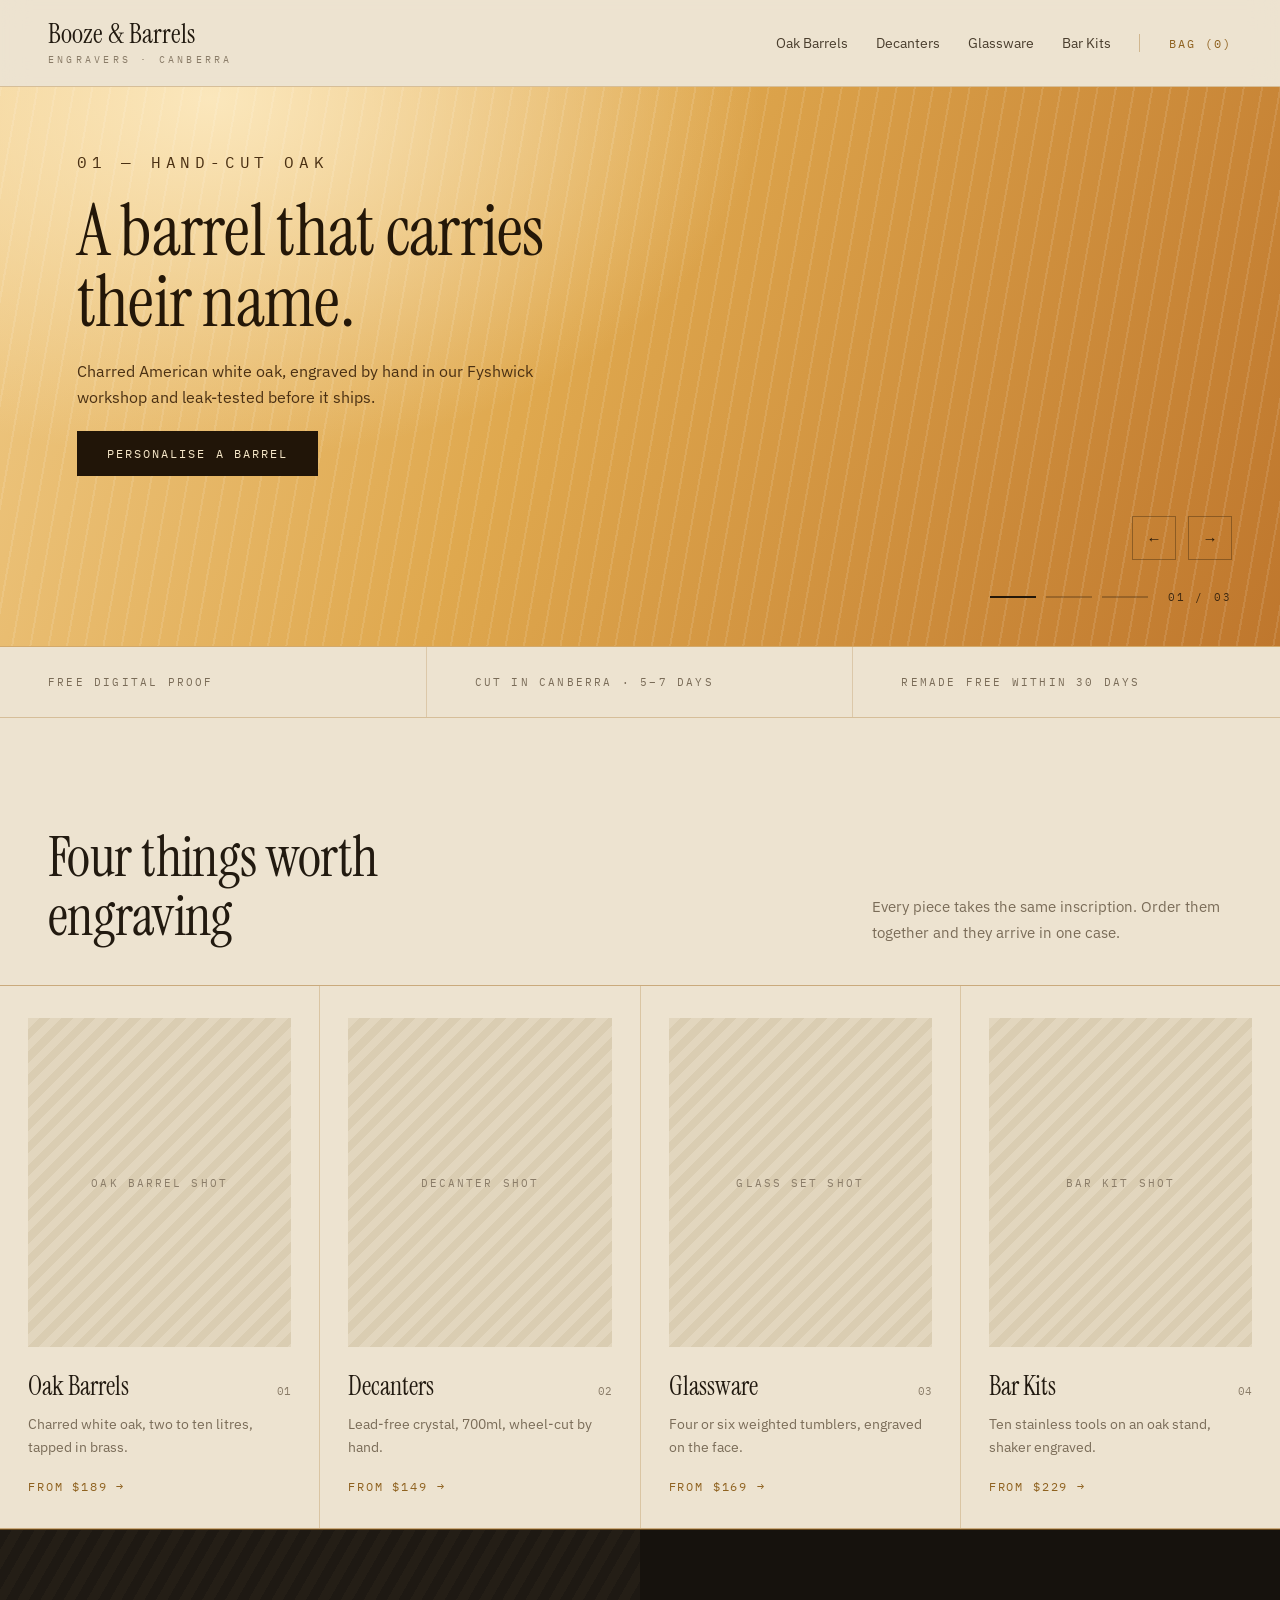
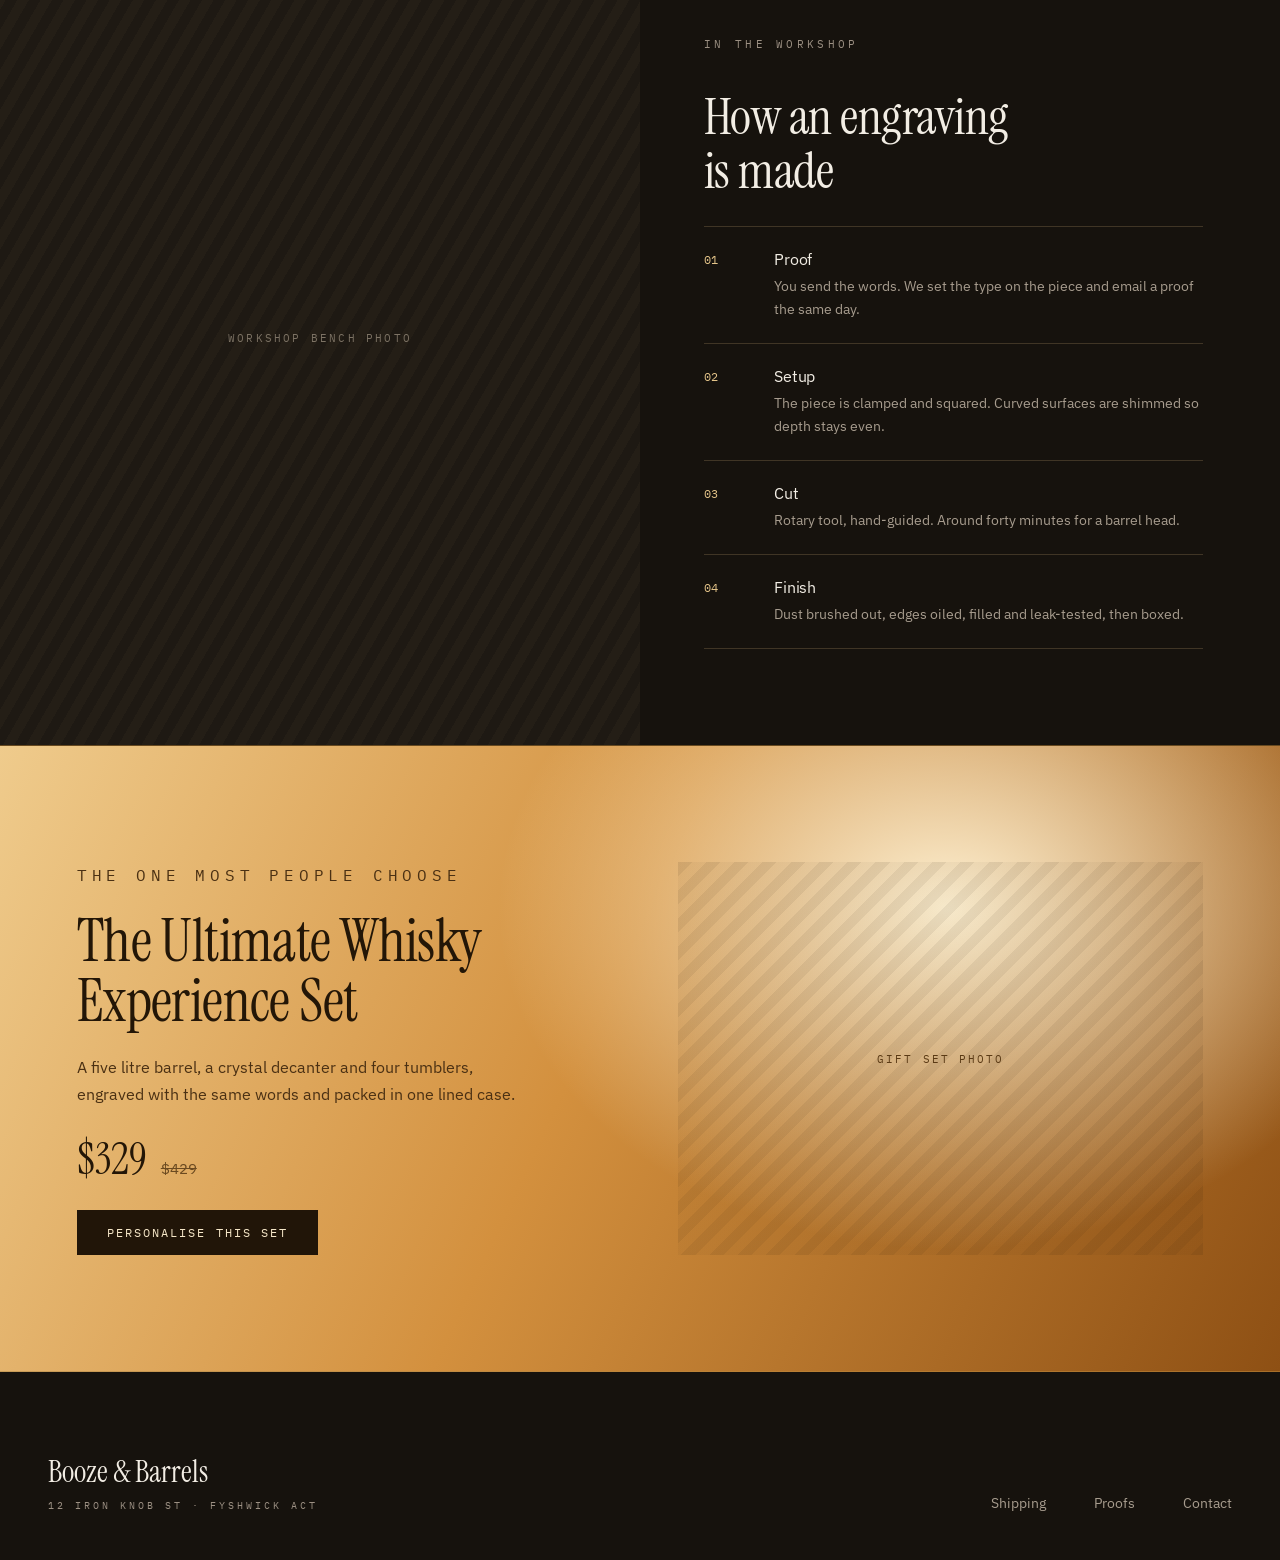
==== index.html @ 0643bc5d "dark and light theme" ====
<!DOCTYPE html>
<html lang="en">
<head>
<meta charset="utf-8" />
<meta name="viewport" content="width=device-width, initial-scale=1" />
<title>Booze &amp; Barrels — Hand-engraved barrels, decanters and glassware</title>
<link rel="preconnect" href="https://fonts.googleapis.com" />
<link rel="preconnect" href="https://fonts.gstatic.com" crossorigin="" />
<link href="https://fonts.googleapis.com/css2?family=Instrument+Serif:ital@0;1&family=IBM+Plex+Sans:wght@300;400;500&family=IBM+Plex+Mono:wght@400;500&display=swap" rel="stylesheet" />
<link rel="stylesheet" href="assets/site.css" />
</head>
<body>

<header class="site-head">
  <a class="brand" href="index.html"><b>Booze &amp; Barrels</b><span>ENGRAVERS · CANBERRA</span></a>
  <nav class="site-nav">
    <a href="product-detail.html">Oak Barrels</a>
    <a href="product-detail.html">Decanters</a>
    <a href="product-detail.html">Glassware</a>
    <a href="product-detail.html">Bar Kits</a>
    <span class="rule"></span>
    <a class="bag" href="product-detail.html">BAG (0)</a>
  </nav>
</header>

<section class="hero">
  <div class="track">
    <article class="slide s1">
      <div class="wash"></div><div class="sheen"></div>
      <div class="inner">
        <p class="eyebrow">01 — HAND-CUT OAK</p>
        <h1>A barrel that carries<br />their name.</h1>
        <p>Charred American white oak, engraved by hand in our Fyshwick workshop and leak-tested before it ships.</p>
        <div><a class="btn-dark" href="product-detail.html">PERSONALISE A BARREL</a></div>
      </div>
    </article>
    <article class="slide s2">
      <div class="wash"></div><div class="sheen"></div>
      <div class="inner">
        <p class="eyebrow">02 — CRYSTAL DECANTERS</p>
        <h1>Cut where the<br />light catches it.</h1>
        <p>Lead-free crystal, 700ml, ground stopper. A diamond burr takes the monogram across the shoulder.</p>
        <div><a class="btn-dark" href="product-detail.html">SEE DECANTERS</a></div>
      </div>
    </article>
    <article class="slide s3">
      <div class="wash"></div><div class="sheen"></div>
      <div class="inner">
        <p class="eyebrow">03 — THE GIFT SET</p>
        <h1>Barrel, decanter,<br />four tumblers.</h1>
        <p>One inscription across every piece, packed in a single foam-lined case. Proof emailed within 24 hours.</p>
        <div><a class="btn-dark" href="product-detail.html">VIEW THE SET</a></div>
      </div>
    </article>
  </div>
  <div class="arrows">
    <button type="button" data-prev="" aria-label="Previous slide">←</button>
    <button type="button" data-next="" aria-label="Next slide">→</button>
  </div>
  <div class="ticks"><i class="on"></i><i></i><i></i><span class="count">01 / 03</span></div>
</section>

<section class="strip">
  <div>FREE DIGITAL PROOF</div>
  <div>CUT IN CANBERRA · 5–7 DAYS</div>
  <div>REMADE FREE WITHIN 30 DAYS</div>
</section>

<section class="sec-head">
  <h2>Four things worth<br />engraving</h2>
  <p>Every piece takes the same inscription. Order them together and they arrive in one case.</p>
</section>

<section class="grid grid-4">
  <a class="card" href="product-detail.html">
    <div class="ph">OAK BARREL SHOT</div>
    <div class="row"><b>Oak Barrels</b><i>01</i></div>
    <p>Charred white oak, two to ten litres, tapped in brass.</p>
    <div class="price">FROM $189 →</div>
  </a>
  <a class="card" href="product-detail.html">
    <div class="ph">DECANTER SHOT</div>
    <div class="row"><b>Decanters</b><i>02</i></div>
    <p>Lead-free crystal, 700ml, wheel-cut by hand.</p>
    <div class="price">FROM $149 →</div>
  </a>
  <a class="card" href="product-detail.html">
    <div class="ph">GLASS SET SHOT</div>
    <div class="row"><b>Glassware</b><i>03</i></div>
    <p>Four or six weighted tumblers, engraved on the face.</p>
    <div class="price">FROM $169 →</div>
  </a>
  <a class="card" href="product-detail.html">
    <div class="ph">BAR KIT SHOT</div>
    <div class="row"><b>Bar Kits</b><i>04</i></div>
    <p>Ten stainless tools on an oak stand, shaker engraved.</p>
    <div class="price">FROM $229 →</div>
  </a>
</section>

<section class="dark craft">
  <div class="shot">WORKSHOP BENCH PHOTO</div>
  <div class="body">
    <p class="eyebrow">IN THE WORKSHOP</p>
    <h2>How an engraving<br />is made</h2>
    <div>
      <div class="step"><div class="n">01</div><div><h3>Proof</h3><p>You send the words. We set the type on the piece and email a proof the same day.</p></div></div>
      <div class="step"><div class="n">02</div><div><h3>Setup</h3><p>The piece is clamped and squared. Curved surfaces are shimmed so depth stays even.</p></div></div>
      <div class="step"><div class="n">03</div><div><h3>Cut</h3><p>Rotary tool, hand-guided. Around forty minutes for a barrel head.</p></div></div>
      <div class="step"><div class="n">04</div><div><h3>Finish</h3><p>Dust brushed out, edges oiled, filled and leak-tested, then boxed.</p></div></div>
    </div>
  </div>
</section>

<section class="featured">
  <div class="wash"></div>
  <div class="in">
    <div class="col">
      <p class="eyebrow">THE ONE MOST PEOPLE CHOOSE</p>
      <h2>The Ultimate Whisky Experience Set</h2>
      <p>A five litre barrel, a crystal decanter and four tumblers, engraved with the same words and packed in one lined case.</p>
      <div class="price"><b>$329</b><s>$429</s></div>
      <div><a class="btn-dark" href="product-detail.html">PERSONALISE THIS SET</a></div>
    </div>
    <div class="ph">GIFT SET PHOTO</div>
  </div>
</section>

<footer class="site-foot">
  <div><b>Booze &amp; Barrels</b><span>12 IRON KNOB ST · FYSHWICK ACT</span></div>
  <nav>
    <a href="product-detail.html">Shipping</a>
    <a href="product-detail.html">Proofs</a>
    <a href="product-detail.html">Contact</a>
  </nav>
</footer>

<script src="assets/site.js"></script>
</body>
</html>
---- assets/site.css ----
/* Booze & Barrels — pale oak theme with espresso anchors */
:root{
  --oak:#EDE3D0; --oak-2:#E6DAC3; --ink:#221A10; --ink-2:#4A3E2E; --muted:#7A6C58; --muted-2:#8A7C68;
  --brass:#8F6220; --brass-line:rgba(169,119,47,.34); --brass-line-soft:rgba(169,119,47,.24);
  --dark:#16120D; --dark-ink:#F2EDE4; --dark-muted:#A79C8E; --gold:#E4C489; --espresso:#211508;
  --pad:clamp(18px,4vw,48px);
}
*{box-sizing:border-box}
html{scroll-behavior:smooth}
body{margin:0;background:var(--oak);color:var(--ink);font-family:'IBM Plex Sans',system-ui,-apple-system,sans-serif;-webkit-font-smoothing:antialiased}
a{color:var(--brass);text-decoration:none}
a:hover{color:#5E3F12}
img{max-width:100%;display:block}
h1,h2,h3{font-family:'Instrument Serif',Georgia,serif;font-weight:400;margin:0;letter-spacing:-.01em}
.mono{font-family:'IBM Plex Mono',ui-monospace,monospace}
.ph{display:flex;align-items:center;justify-content:center;text-align:center;padding:12px;
  background:repeating-linear-gradient(135deg,#E2D6BE 0,#E2D6BE 8px,#DACDB2 8px,#DACDB2 16px);
  font-family:'IBM Plex Mono',monospace;font-size:10.5px;letter-spacing:.2em;color:var(--muted-2)}

/* header */
.site-head{position:sticky;top:0;z-index:40;display:flex;flex-wrap:wrap;align-items:center;justify-content:space-between;
  gap:clamp(14px,3vw,40px);padding:clamp(12px,2.4vw,20px) var(--pad);
  background:rgba(237,227,208,.9);backdrop-filter:blur(14px);border-bottom:1px solid var(--brass-line)}
.brand{color:var(--ink)}
.brand b{display:block;font-family:'Instrument Serif',Georgia,serif;font-weight:400;font-size:clamp(22px,3.4vw,27px);line-height:1}
.brand span{display:block;font-family:'IBM Plex Mono',monospace;font-size:9.5px;letter-spacing:.34em;color:var(--muted-2);margin-top:6px}
.site-nav{display:flex;flex-wrap:wrap;align-items:center;gap:clamp(12px,2.2vw,34px);font-size:13.5px;color:var(--ink-2)}
.site-nav a{color:var(--ink-2)}
.site-nav a:hover,.site-nav a.on{color:var(--brass)}
.site-nav a.on{border-bottom:1px solid #A9772F;padding-bottom:2px}
.site-nav .rule{width:1px;height:18px;background:rgba(169,119,47,.4)}
.site-nav .bag{font-family:'IBM Plex Mono',monospace;font-size:11.5px;letter-spacing:.18em;color:var(--brass)}

/* hero carousel */
.hero{position:relative;width:100%;height:50vh;min-height:min(560px,80vh);overflow:hidden;background:#E8C489;border-bottom:1px solid var(--brass-line)}
.track{position:absolute;inset:0;display:flex;height:100%;transition:transform .9s cubic-bezier(.65,0,.2,1)}
.slide{position:relative;flex:0 0 100%;height:100%;overflow:hidden}
.slide .wash{position:absolute;inset:-10%;animation:pour 26s ease-in-out infinite}
.slide .sheen{position:absolute;inset:0;animation:sheen 9s ease-in-out infinite;
  background:repeating-linear-gradient(100deg,rgba(255,255,255,.10) 0,rgba(255,255,255,.10) 2px,transparent 2px,transparent 18px)}
.s1 .wash{background:radial-gradient(60% 90% at 22% 10%,#FBE7BC 0,rgba(251,231,188,0) 60%),linear-gradient(115deg,#F3D294 0,#DFA84E 45%,#B96E27 100%)}
.s2 .wash{background:radial-gradient(55% 80% at 78% 20%,#FFF0CE 0,rgba(255,240,206,0) 62%),linear-gradient(250deg,#EFC886 0,#D08F3C 48%,#94520F 100%);animation-direction:reverse}
.s3 .wash{background:radial-gradient(50% 75% at 40% 85%,#FFE9B8 0,rgba(255,233,184,0) 60%),linear-gradient(140deg,#E9BE79 0,#C9853A 50%,#7E4310 100%)}
.slide .inner{position:relative;height:100%;display:flex;flex-direction:column;justify-content:center;gap:20px;
  padding:24px var(--pad) clamp(104px,14vw,132px) clamp(18px,6vw,96px);max-width:780px}
.eyebrow{font-family:'IBM Plex Mono',monospace;font-size:clamp(9.5px,1.4vw,11px);letter-spacing:.3em;color:#5A3A15}
.slide h1{font-size:clamp(32px,5.6vw,82px);line-height:.99;color:#241708}
.slide p{margin:0;max-width:460px;font-size:clamp(14px,1.6vw,16px);line-height:1.65;color:#4A3013}
.btn-dark{display:inline-flex;align-items:center;padding:15px 30px;background:var(--espresso);color:#F6E7C8;
  font-family:'IBM Plex Mono',monospace;font-size:11.5px;letter-spacing:.18em;cursor:pointer;border:0}
.btn-dark:hover{background:#3A2510;color:#F6E7C8}
.arrows{position:absolute;right:var(--pad);bottom:86px;display:flex;gap:12px}
.arrows button{width:44px;height:44px;display:flex;align-items:center;justify-content:center;background:transparent;
  border:1px solid rgba(36,23,8,.35);color:#241708;font-size:15px;cursor:pointer}
.arrows button:hover{background:rgba(36,23,8,.1)}
.ticks{position:absolute;right:var(--pad);bottom:42px;display:flex;align-items:center;gap:10px}
.ticks i{display:block;width:clamp(28px,5vw,46px);height:2px;background:rgba(36,23,8,.28);cursor:pointer}
.ticks i.on{background:#241708}
.ticks .count{font-family:'IBM Plex Mono',monospace;font-size:11px;letter-spacing:.2em;color:#3E2810;margin-left:10px}
@keyframes pour{0%{transform:translate3d(-6%,-4%,0) scale(1.05)}50%{transform:translate3d(6%,4%,0) scale(1.12)}100%{transform:translate3d(-6%,-4%,0) scale(1.05)}}
@keyframes sheen{0%{opacity:.35}50%{opacity:.7}100%{opacity:.35}}

/* bands */
.strip{display:grid;grid-template-columns:repeat(auto-fit,minmax(240px,1fr));border-bottom:1px solid var(--brass-line)}
.strip div{padding:clamp(18px,3vw,28px) var(--pad);border-right:1px solid var(--brass-line-soft);
  font-family:'IBM Plex Mono',monospace;font-size:clamp(10px,1.3vw,11px);letter-spacing:.2em;color:var(--muted)}
.strip div:last-child{border-right:0}
.sec-head{padding:clamp(56px,9vw,110px) var(--pad) 40px;display:flex;flex-wrap:wrap;align-items:flex-end;justify-content:space-between;gap:clamp(20px,4vw,60px)}
.sec-head h2{font-size:clamp(30px,4.4vw,64px);line-height:1.04}
.sec-head p{margin:0;max-width:360px;font-size:15px;line-height:1.7;color:var(--muted)}
.grid{display:grid;gap:1px;background:rgba(169,119,47,.28);border-top:1px solid var(--brass-line);border-bottom:1px solid var(--brass-line)}
.grid-4{grid-template-columns:repeat(auto-fit,minmax(250px,1fr))}
.grid-3{grid-template-columns:repeat(auto-fit,minmax(260px,1fr))}
.card{display:block;background:var(--oak);padding:clamp(22px,3vw,32px) clamp(20px,2.6vw,28px) 34px;color:var(--ink)}
.card:hover{background:var(--oak-2);color:var(--ink)}
.card .ph{aspect-ratio:4/5}
.card .row{display:flex;justify-content:space-between;align-items:baseline;margin-top:22px}
.card .row b{font-family:'Instrument Serif',Georgia,serif;font-weight:400;font-size:clamp(22px,2.4vw,26px)}
.card .row i{font-family:'IBM Plex Mono',monospace;font-style:normal;font-size:11px;color:var(--muted-2)}
.card p{margin:10px 0 20px;font-size:14px;line-height:1.65;color:var(--muted)}
.card .price{font-family:'IBM Plex Mono',monospace;font-size:11.5px;letter-spacing:.16em;color:var(--brass)}

/* dark anchor */
.dark{background:var(--dark);color:var(--dark-ink);border-top:1px solid rgba(169,119,47,.55);border-bottom:1px solid rgba(169,119,47,.55)}
.dark h2,.dark h3{color:var(--dark-ink)}
.craft{display:grid;grid-template-columns:repeat(auto-fit,minmax(340px,1fr))}
.craft .shot{min-height:clamp(280px,42vw,560px);display:flex;align-items:center;justify-content:center;
  background:repeating-linear-gradient(120deg,#1E1913 0,#1E1913 10px,#241E16 10px,#241E16 20px);
  font-family:'IBM Plex Mono',monospace;font-size:11px;letter-spacing:.2em;color:#7C7264}
.craft .body{padding:clamp(48px,8vw,96px) clamp(20px,6vw,96px) clamp(48px,8vw,96px) clamp(20px,5vw,72px);
  display:flex;flex-direction:column;justify-content:center;gap:28px}
.craft .body h2{font-size:clamp(28px,4vw,56px);line-height:1.05}
.craft .body .eyebrow{color:#9C9083}
.step{display:grid;grid-template-columns:52px 1fr;gap:18px;padding:22px 0;border-top:1px solid rgba(228,196,137,.2)}
.step:last-child{border-bottom:1px solid rgba(228,196,137,.2)}
.step .n{font-family:'IBM Plex Mono',monospace;font-size:11.5px;color:var(--gold);padding-top:3px}
.step h3{font-family:'IBM Plex Sans',sans-serif;font-size:16px;margin-bottom:6px}
.step p{margin:0;font-size:14px;line-height:1.65;color:var(--dark-muted)}
.promises{display:grid;grid-template-columns:repeat(auto-fit,minmax(280px,1fr))}
.promises div{padding:clamp(36px,6vw,64px) var(--pad);border-right:1px solid rgba(228,196,137,.18)}
.promises div:last-child{border-right:0}
.promises h3{font-size:clamp(21px,2.4vw,26px);margin-bottom:12px}
.promises p{margin:0;font-size:14px;line-height:1.7;color:var(--dark-muted)}

/* featured amber band */
.featured{position:relative;overflow:hidden;padding:clamp(56px,9vw,120px) clamp(20px,6vw,96px);
  background:linear-gradient(115deg,#EFCB8C 0,#D3903E 46%,#8E5014 100%);border-bottom:1px solid rgba(169,119,47,.55)}
.featured .wash{position:absolute;inset:-10%;animation:pour 28s ease-in-out infinite;
  background:radial-gradient(45% 70% at 70% 30%,#FFF1D2 0,rgba(255,241,210,0) 65%)}
.featured .in{position:relative;display:grid;grid-template-columns:repeat(auto-fit,minmax(320px,1fr));gap:clamp(32px,6vw,80px);align-items:center}
.featured h2{font-size:clamp(30px,4.6vw,66px);line-height:1.03;color:#231607}
.featured p{margin:0;max-width:440px;font-size:16px;line-height:1.7;color:#4A3013}
.featured .col{display:flex;flex-direction:column;gap:22px}
.featured .price{display:flex;align-items:baseline;gap:14px}
.featured .price b{font-family:'Instrument Serif',Georgia,serif;font-weight:400;font-size:clamp(34px,4vw,44px);color:#231607}
.featured .price s{font-size:15px;color:#6B4A20}
.featured .ph{aspect-ratio:4/3;color:#5A3A15;background:repeating-linear-gradient(135deg,rgba(35,22,7,.1) 0,rgba(35,22,7,.1) 10px,rgba(35,22,7,.04) 10px,rgba(35,22,7,.04) 20px)}

/* footer */
.site-foot{background:var(--dark);color:var(--dark-ink);padding:clamp(48px,8vw,80px) var(--pad) 48px;
  display:flex;flex-wrap:wrap;justify-content:space-between;align-items:flex-end;gap:clamp(24px,5vw,60px)}
.site-foot b{font-family:'Instrument Serif',Georgia,serif;font-weight:400;font-size:clamp(24px,3vw,30px)}
.site-foot span{display:block;font-family:'IBM Plex Mono',monospace;font-size:10px;letter-spacing:.3em;color:#9C9083;margin-top:8px}
.site-foot nav{display:flex;flex-wrap:wrap;gap:clamp(20px,4vw,48px);font-size:14px}
.site-foot nav a{color:var(--dark-muted)}
.site-foot nav a:hover{color:var(--gold)}

/* product detail */
.crumbs{padding:20px var(--pad);font-family:'IBM Plex Mono',monospace;font-size:10.5px;letter-spacing:.22em;color:var(--muted-2);border-bottom:1px solid var(--brass-line-soft)}
.crumbs a{color:var(--muted-2)}
.crumbs a:hover{color:var(--brass)}
.pdp{display:grid;grid-template-columns:repeat(auto-fit,minmax(360px,1fr));border-bottom:1px solid var(--brass-line)}
.gallery{padding:clamp(18px,4vw,48px);display:flex;flex-direction:column;gap:14px;border-right:1px solid var(--brass-line-soft)}
.stage{position:relative;aspect-ratio:1/1;overflow:hidden;background:linear-gradient(150deg,#F2E8D6 0,#E4D8C0 60%,#D9CBAF 100%)}
.stage .wash{position:absolute;inset:-12%;animation:pour 30s ease-in-out infinite;background:radial-gradient(48% 55% at 50% 45%,rgba(223,168,78,.35) 0,rgba(223,168,78,0) 68%)}
.stage .grain{position:absolute;inset:0;background:repeating-linear-gradient(135deg,rgba(35,22,7,.05) 0,rgba(35,22,7,.05) 9px,transparent 9px,transparent 18px)}
.stage .label{position:relative;height:100%;display:flex;align-items:center;justify-content:center;font-family:'IBM Plex Mono',monospace;font-size:11px;letter-spacing:.24em;color:var(--muted-2)}
.stage .tag{position:absolute;left:20px;bottom:20px;padding:8px 14px;background:var(--espresso);font-family:'IBM Plex Mono',monospace;font-size:10px;letter-spacing:.2em;color:var(--gold)}
.thumbs{display:grid;grid-template-columns:repeat(4,1fr);gap:12px}
.thumbs .ph{aspect-ratio:1/1;cursor:pointer;border:1px solid rgba(169,119,47,.22);font-size:9.5px}
.thumbs .ph.on{border-color:rgba(169,119,47,.85)}
.buy{padding:clamp(32px,5vw,56px) clamp(20px,5vw,64px) clamp(40px,6vw,64px);display:flex;flex-direction:column}
.stars{font-family:'IBM Plex Mono',monospace;font-size:10.5px;letter-spacing:.26em;color:var(--brass)}
.buy h1{margin:16px 0 0;font-size:clamp(30px,4.4vw,60px);line-height:1.03}
.buy .lede{margin:18px 0 0;max-width:480px;font-size:15.5px;line-height:1.75;color:var(--muted)}
.pricing{display:flex;flex-wrap:wrap;align-items:baseline;gap:14px;margin-top:30px}
.pricing b{font-family:'Instrument Serif',Georgia,serif;font-weight:400;font-size:clamp(38px,5vw,52px);line-height:1}
.pricing s{font-size:16px;color:var(--muted-2)}
.pricing em{font-style:normal;font-family:'IBM Plex Mono',monospace;font-size:10.5px;letter-spacing:.2em;color:var(--brass);padding:5px 10px;border:1px solid rgba(169,119,47,.45)}
.hr{height:1px;background:rgba(169,119,47,.3);margin:30px 0}
.flabel{font-family:'IBM Plex Mono',monospace;font-size:10.5px;letter-spacing:.26em;color:var(--muted-2)}
.sizes{display:flex;flex-wrap:wrap;gap:10px;margin-top:14px}
.sizes button{padding:14px 24px;font-size:14px;font-family:inherit;background:transparent;border:1px solid rgba(169,119,47,.35);color:var(--ink-2);cursor:pointer}
.sizes button.on{background:var(--espresso);border-color:var(--espresso);color:#F6E7C8}
.engrave{margin-top:14px;width:100%;resize:none;padding:16px;background:#F5EEE0;border:1px solid rgba(169,119,47,.35);color:var(--ink);font-family:inherit;font-size:15px;line-height:1.6;outline:none}
.actions{display:flex;flex-wrap:wrap;gap:12px;margin-top:30px}
.actions .btn-dark{flex:1;justify-content:center;text-align:center}
.actions .btn-ghost{padding:19px 26px;border:1px solid rgba(169,119,47,.5);background:transparent;color:var(--brass);font-family:'IBM Plex Mono',monospace;font-size:11.5px;letter-spacing:.2em;cursor:pointer}
.actions .btn-ghost:hover{background:rgba(169,119,47,.1)}
.specs{display:flex;flex-direction:column;margin-top:40px}
.specs div{display:flex;flex-wrap:wrap;justify-content:space-between;gap:8px;padding:16px 0;border-top:1px solid var(--brass-line-soft);font-size:14px}
.specs div:last-child{border-bottom:1px solid var(--brass-line-soft)}
.specs span{color:var(--muted)}
.grid-3 .card .ph{aspect-ratio:4/3}
.grid-3 .card b{display:block;font-family:'Instrument Serif',Georgia,serif;font-weight:400;font-size:24px;margin-top:20px}

@media (max-width:900px){
  .hero{height:auto;min-height:540px}
  .slide .inner{padding-top:clamp(40px,9vw,64px);padding-bottom:132px}
  .gallery{border-right:0;border-bottom:1px solid var(--brass-line-soft)}
  .promises div{border-right:0;border-bottom:1px solid rgba(228,196,137,.18)}
  .strip div{border-right:0;border-bottom:1px solid var(--brass-line-soft)}
}
@media (max-width:620px){
  .site-nav{width:100%;justify-content:space-between;font-size:12.5px}
  .arrows{display:none}
  .ticks{left:var(--pad);right:auto;bottom:34px}
  .hero{min-height:500px}
  .thumbs{grid-template-columns:repeat(2,1fr)}
  .step{grid-template-columns:40px 1fr}
}
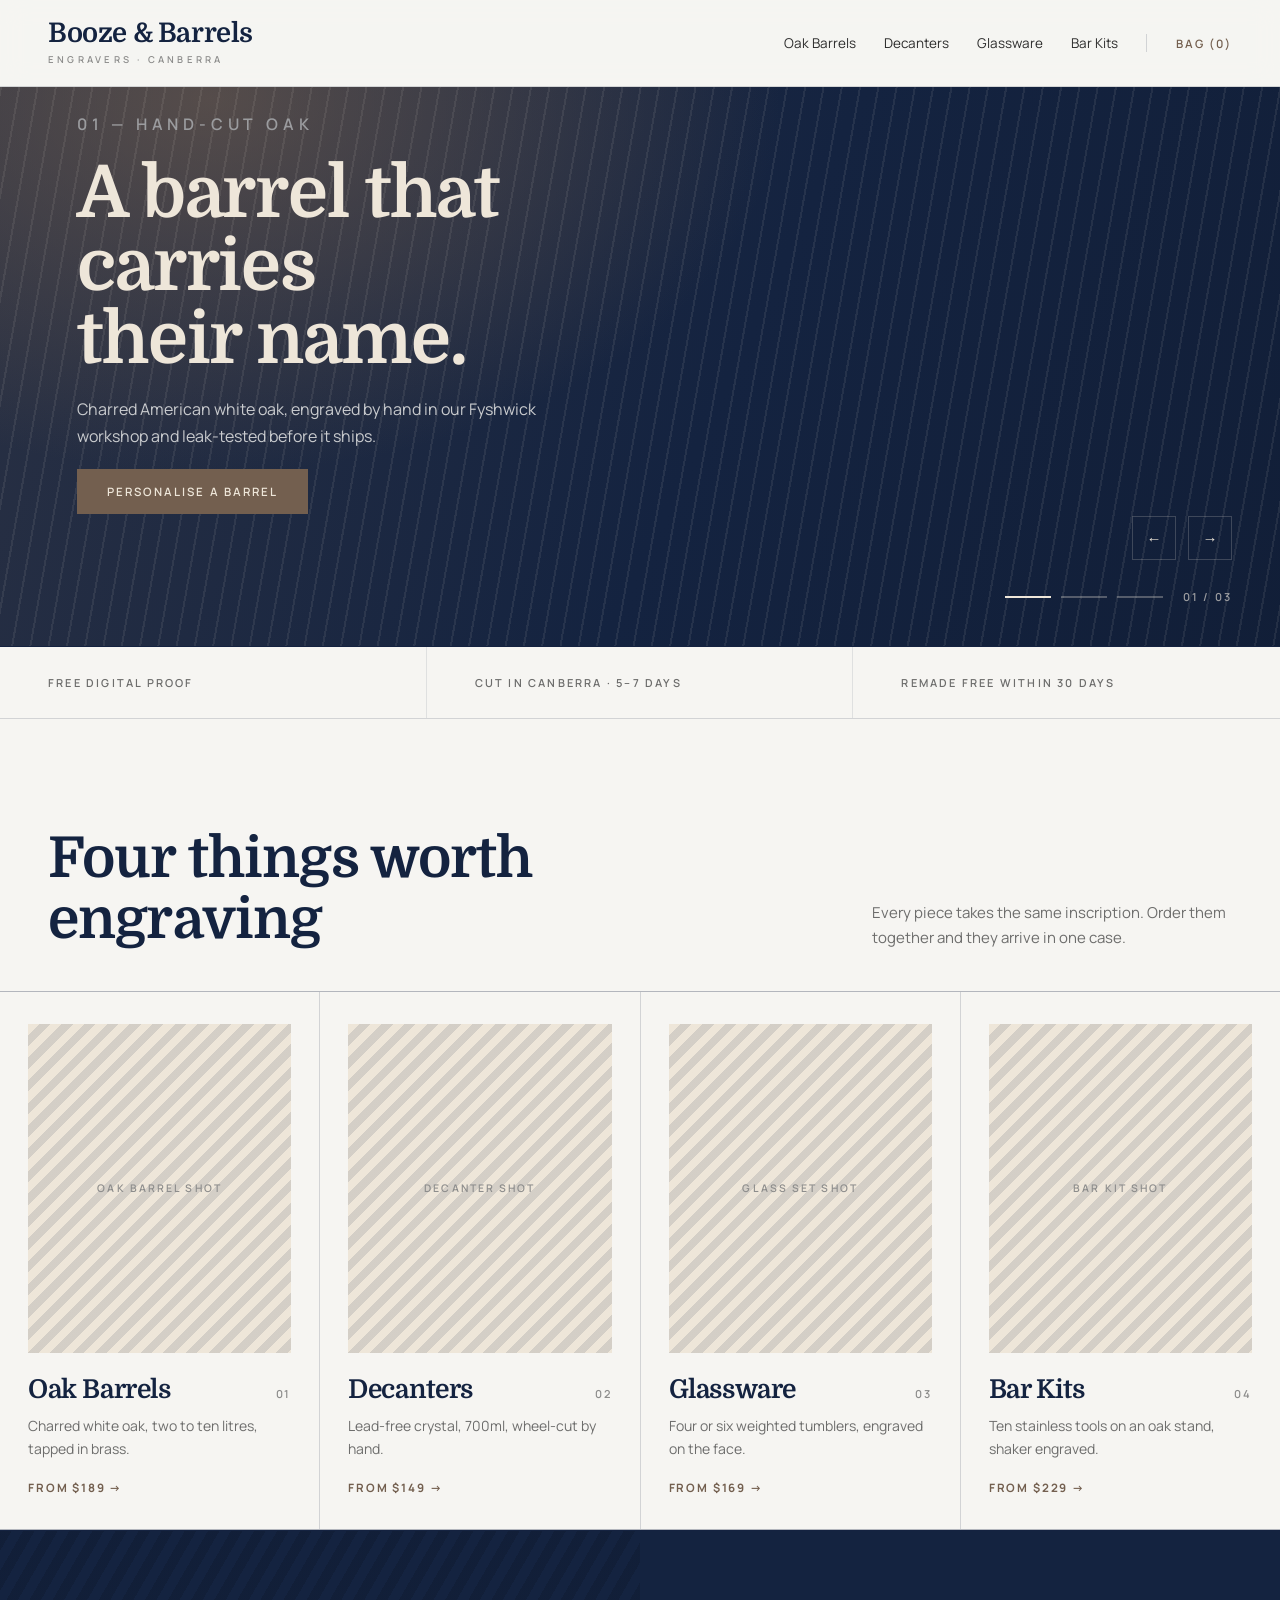
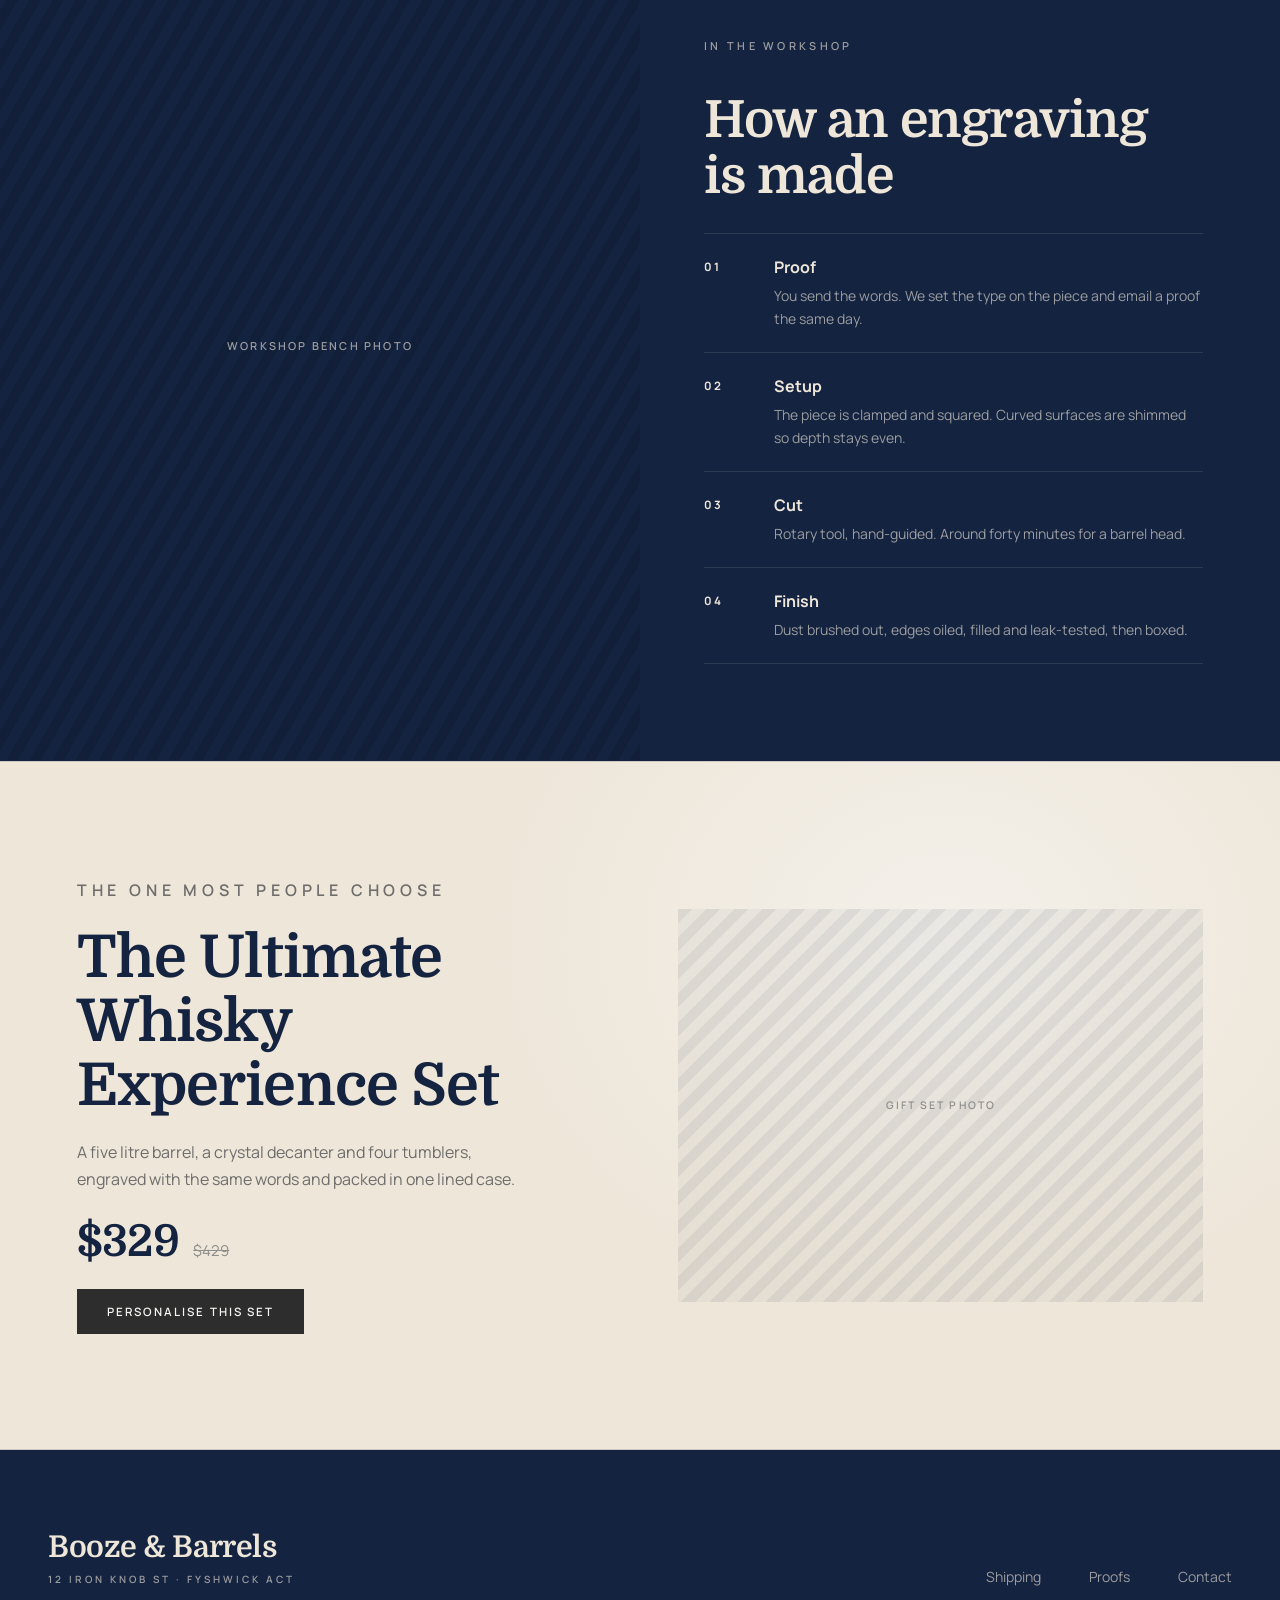
==== commit e9405929: "added domine and manrope font" ====
--- a/index.html
+++ b/index.html
@@ -6,7 +6,7 @@
 <title>Booze &amp; Barrels — Hand-engraved barrels, decanters and glassware</title>
 <link rel="preconnect" href="https://fonts.googleapis.com" />
 <link rel="preconnect" href="https://fonts.gstatic.com" crossorigin="" />
-<link href="https://fonts.googleapis.com/css2?family=Instrument+Serif:ital@0;1&family=IBM+Plex+Sans:wght@300;400;500&family=IBM+Plex+Mono:wght@400;500&display=swap" rel="stylesheet" />
+<link href="https://fonts.googleapis.com/css2?family=Domine:wght@400..700&family=Manrope:wght@300..800&display=swap" rel="stylesheet" />
 <link rel="stylesheet" href="assets/site.css" />
 </head>
 <body>
--- a/assets/site.css
+++ b/assets/site.css
@@ -1,175 +1,210 @@
-/* Booze & Barrels — pale oak theme with espresso anchors */
+/* Booze & Barrels — brand sheet: navy + cream, Domine / Manrope */
 :root{
-  --oak:#EDE3D0; --oak-2:#E6DAC3; --ink:#221A10; --ink-2:#4A3E2E; --muted:#7A6C58; --muted-2:#8A7C68;
-  --brass:#8F6220; --brass-line:rgba(169,119,47,.34); --brass-line-soft:rgba(169,119,47,.24);
-  --dark:#16120D; --dark-ink:#F2EDE4; --dark-muted:#A79C8E; --gold:#E4C489; --espresso:#211508;
+  /* the five brand colours — the only literal values in this file */
+  --navy:#142340; --cream:#eee6d9; --charcoal:#2d2d2d; --taupe:#735f4f; --paper:#f6f5f2;
+
+  /* surfaces: paper (default) → cream (highlight) → navy (anchor) */
+  --surface:var(--paper); --surface-2:var(--cream); --surface-3:var(--navy);
+
+  /* ink on light */
+  --ink:var(--charcoal); --heading:var(--navy);
+  --muted:color-mix(in srgb,var(--charcoal) 68%,var(--paper));
+  --muted-2:color-mix(in srgb,var(--charcoal) 52%,var(--paper));
+  --line:color-mix(in srgb,var(--navy) 16%,transparent);
+  --line-soft:color-mix(in srgb,var(--navy) 10%,transparent);
+
+  /* ink on navy */
+  --ink-dark:color-mix(in srgb,var(--paper) 80%,var(--navy));
+  --heading-dark:var(--cream);
+  --muted-dark:color-mix(in srgb,var(--cream) 62%,var(--navy));
+  --line-dark:color-mix(in srgb,var(--cream) 20%,transparent);
+  --line-dark-soft:color-mix(in srgb,var(--cream) 12%,transparent);
+
   --pad:clamp(18px,4vw,48px);
 }
 *{box-sizing:border-box}
 html{scroll-behavior:smooth}
-body{margin:0;background:var(--oak);color:var(--ink);font-family:'IBM Plex Sans',system-ui,-apple-system,sans-serif;-webkit-font-smoothing:antialiased}
-a{color:var(--brass);text-decoration:none}
-a:hover{color:#5E3F12}
+body{margin:0;background:var(--surface);color:var(--ink);font-family:'Manrope',system-ui,-apple-system,sans-serif;font-weight:400;-webkit-font-smoothing:antialiased}
+a{color:var(--taupe);text-decoration:none}
+a:hover{color:color-mix(in srgb,var(--taupe) 78%,var(--charcoal))}
 img{max-width:100%;display:block}
-h1,h2,h3{font-family:'Instrument Serif',Georgia,serif;font-weight:400;margin:0;letter-spacing:-.01em}
-.mono{font-family:'IBM Plex Mono',ui-monospace,monospace}
+h1,h2,h3{font-family:'Domine',Georgia,serif;font-weight:700;margin:0;letter-spacing:-.015em;color:var(--heading)}
+/* label utility — replaces the old mono face; Manrope, tracked out */
+.mono{font-weight:600;letter-spacing:.2em}
 .ph{display:flex;align-items:center;justify-content:center;text-align:center;padding:12px;
-  background:repeating-linear-gradient(135deg,#E2D6BE 0,#E2D6BE 8px,#DACDB2 8px,#DACDB2 16px);
-  font-family:'IBM Plex Mono',monospace;font-size:10.5px;letter-spacing:.2em;color:var(--muted-2)}
+  background:repeating-linear-gradient(135deg,var(--cream) 0,var(--cream) 8px,color-mix(in srgb,var(--cream) 88%,var(--navy)) 8px,color-mix(in srgb,var(--cream) 88%,var(--navy)) 16px);
+  font-size:10.5px;font-weight:600;letter-spacing:.2em;color:var(--muted-2)}
 
 /* header */
 .site-head{position:sticky;top:0;z-index:40;display:flex;flex-wrap:wrap;align-items:center;justify-content:space-between;
   gap:clamp(14px,3vw,40px);padding:clamp(12px,2.4vw,20px) var(--pad);
-  background:rgba(237,227,208,.9);backdrop-filter:blur(14px);border-bottom:1px solid var(--brass-line)}
-.brand{color:var(--ink)}
-.brand b{display:block;font-family:'Instrument Serif',Georgia,serif;font-weight:400;font-size:clamp(22px,3.4vw,27px);line-height:1}
-.brand span{display:block;font-family:'IBM Plex Mono',monospace;font-size:9.5px;letter-spacing:.34em;color:var(--muted-2);margin-top:6px}
-.site-nav{display:flex;flex-wrap:wrap;align-items:center;gap:clamp(12px,2.2vw,34px);font-size:13.5px;color:var(--ink-2)}
-.site-nav a{color:var(--ink-2)}
-.site-nav a:hover,.site-nav a.on{color:var(--brass)}
-.site-nav a.on{border-bottom:1px solid #A9772F;padding-bottom:2px}
-.site-nav .rule{width:1px;height:18px;background:rgba(169,119,47,.4)}
-.site-nav .bag{font-family:'IBM Plex Mono',monospace;font-size:11.5px;letter-spacing:.18em;color:var(--brass)}
-
-/* hero carousel */
-.hero{position:relative;width:100%;height:50vh;min-height:min(560px,80vh);overflow:hidden;background:#E8C489;border-bottom:1px solid var(--brass-line)}
+  background:color-mix(in srgb,var(--paper) 90%,transparent);backdrop-filter:blur(14px);border-bottom:1px solid var(--line)}
+.brand{color:var(--heading)}
+.brand:hover{color:var(--heading)}
+.brand b{display:block;font-family:'Domine',Georgia,serif;font-weight:700;font-size:clamp(22px,3.4vw,27px);line-height:1;letter-spacing:-.015em}
+.brand span{display:block;font-size:9.5px;font-weight:600;letter-spacing:.34em;color:var(--muted-2);margin-top:6px}
+.site-nav{display:flex;flex-wrap:wrap;align-items:center;gap:clamp(12px,2.2vw,34px);font-size:13.5px;color:var(--ink)}
+.site-nav a{color:var(--ink)}
+.site-nav a:hover,.site-nav a.on{color:var(--taupe)}
+.site-nav a.on{border-bottom:1px solid var(--taupe);padding-bottom:2px}
+.site-nav .rule{width:1px;height:18px;background:var(--line)}
+.site-nav .bag{font-size:11.5px;font-weight:600;letter-spacing:.18em;color:var(--taupe)}
+
+/* hero carousel — navy field, cream type (brand sheet, dark pairing) */
+.hero{position:relative;width:100%;height:50vh;min-height:min(560px,80vh);overflow:hidden;background:var(--navy);border-bottom:1px solid var(--line)}
 .track{position:absolute;inset:0;display:flex;height:100%;transition:transform .9s cubic-bezier(.65,0,.2,1)}
 .slide{position:relative;flex:0 0 100%;height:100%;overflow:hidden}
 .slide .wash{position:absolute;inset:-10%;animation:pour 26s ease-in-out infinite}
 .slide .sheen{position:absolute;inset:0;animation:sheen 9s ease-in-out infinite;
-  background:repeating-linear-gradient(100deg,rgba(255,255,255,.10) 0,rgba(255,255,255,.10) 2px,transparent 2px,transparent 18px)}
-.s1 .wash{background:radial-gradient(60% 90% at 22% 10%,#FBE7BC 0,rgba(251,231,188,0) 60%),linear-gradient(115deg,#F3D294 0,#DFA84E 45%,#B96E27 100%)}
-.s2 .wash{background:radial-gradient(55% 80% at 78% 20%,#FFF0CE 0,rgba(255,240,206,0) 62%),linear-gradient(250deg,#EFC886 0,#D08F3C 48%,#94520F 100%);animation-direction:reverse}
-.s3 .wash{background:radial-gradient(50% 75% at 40% 85%,#FFE9B8 0,rgba(255,233,184,0) 60%),linear-gradient(140deg,#E9BE79 0,#C9853A 50%,#7E4310 100%)}
+  background:repeating-linear-gradient(100deg,color-mix(in srgb,var(--cream) 8%,transparent) 0,color-mix(in srgb,var(--cream) 8%,transparent) 2px,transparent 2px,transparent 18px)}
+.s1 .wash{background:radial-gradient(60% 90% at 22% 10%,color-mix(in srgb,var(--taupe) 62%,transparent) 0,transparent 62%),linear-gradient(115deg,color-mix(in srgb,var(--navy) 72%,var(--taupe)) 0,var(--navy) 55%,color-mix(in srgb,var(--navy) 84%,#000) 100%)}
+.s2 .wash{background:radial-gradient(55% 80% at 78% 20%,color-mix(in srgb,var(--taupe) 54%,transparent) 0,transparent 64%),linear-gradient(250deg,color-mix(in srgb,var(--navy) 66%,var(--taupe)) 0,var(--navy) 52%,color-mix(in srgb,var(--navy) 84%,#000) 100%);animation-direction:reverse}
+.s3 .wash{background:radial-gradient(50% 75% at 40% 85%,color-mix(in srgb,var(--cream) 26%,transparent) 0,transparent 60%),linear-gradient(140deg,color-mix(in srgb,var(--navy) 78%,var(--taupe)) 0,var(--navy) 50%,color-mix(in srgb,var(--navy) 88%,#000) 100%)}
 .slide .inner{position:relative;height:100%;display:flex;flex-direction:column;justify-content:center;gap:20px;
   padding:24px var(--pad) clamp(104px,14vw,132px) clamp(18px,6vw,96px);max-width:780px}
-.eyebrow{font-family:'IBM Plex Mono',monospace;font-size:clamp(9.5px,1.4vw,11px);letter-spacing:.3em;color:#5A3A15}
-.slide h1{font-size:clamp(32px,5.6vw,82px);line-height:.99;color:#241708}
-.slide p{margin:0;max-width:460px;font-size:clamp(14px,1.6vw,16px);line-height:1.65;color:#4A3013}
-.btn-dark{display:inline-flex;align-items:center;padding:15px 30px;background:var(--espresso);color:#F6E7C8;
-  font-family:'IBM Plex Mono',monospace;font-size:11.5px;letter-spacing:.18em;cursor:pointer;border:0}
-.btn-dark:hover{background:#3A2510;color:#F6E7C8}
+.eyebrow{font-size:clamp(9.5px,1.4vw,11px);font-weight:600;letter-spacing:.3em;color:var(--muted)}
+.hero .eyebrow,.dark .eyebrow{color:var(--muted-dark)}
+.slide h1{font-size:clamp(32px,5.6vw,82px);line-height:1.02;color:var(--heading-dark)}
+.slide p{margin:0;max-width:460px;font-size:clamp(14px,1.6vw,16px);line-height:1.65;color:var(--ink-dark)}
+
+/* buttons — primary is charcoal on light, taupe on navy; secondary is always an outline */
+.btn-dark{display:inline-flex;align-items:center;padding:15px 30px;background:var(--charcoal);color:var(--paper);
+  font-family:inherit;font-size:11.5px;font-weight:600;letter-spacing:.18em;cursor:pointer;border:0}
+.btn-dark:hover{background:color-mix(in srgb,var(--charcoal) 82%,var(--paper));color:var(--paper)}
+.hero .btn-dark,.dark .btn-dark{background:var(--taupe);color:var(--cream)}
+.hero .btn-dark:hover,.dark .btn-dark:hover{background:color-mix(in srgb,var(--taupe) 82%,var(--cream));color:var(--cream)}
+.btn-ghost{display:inline-flex;align-items:center;padding:15px 30px;background:transparent;color:var(--charcoal);
+  border:1px solid var(--charcoal);font-family:inherit;font-size:11.5px;font-weight:600;letter-spacing:.18em;cursor:pointer}
+.btn-ghost:hover{background:color-mix(in srgb,var(--charcoal) 8%,transparent);color:var(--charcoal)}
+.hero .btn-ghost,.dark .btn-ghost{color:var(--cream);border-color:var(--cream)}
+.hero .btn-ghost:hover,.dark .btn-ghost:hover{background:color-mix(in srgb,var(--cream) 12%,transparent);color:var(--cream)}
+
 .arrows{position:absolute;right:var(--pad);bottom:86px;display:flex;gap:12px}
 .arrows button{width:44px;height:44px;display:flex;align-items:center;justify-content:center;background:transparent;
-  border:1px solid rgba(36,23,8,.35);color:#241708;font-size:15px;cursor:pointer}
-.arrows button:hover{background:rgba(36,23,8,.1)}
+  border:1px solid var(--line-dark);color:var(--cream);font-size:15px;cursor:pointer}
+.arrows button:hover{background:color-mix(in srgb,var(--cream) 12%,transparent)}
 .ticks{position:absolute;right:var(--pad);bottom:42px;display:flex;align-items:center;gap:10px}
-.ticks i{display:block;width:clamp(28px,5vw,46px);height:2px;background:rgba(36,23,8,.28);cursor:pointer}
-.ticks i.on{background:#241708}
-.ticks .count{font-family:'IBM Plex Mono',monospace;font-size:11px;letter-spacing:.2em;color:#3E2810;margin-left:10px}
+.ticks i{display:block;width:clamp(28px,5vw,46px);height:2px;background:color-mix(in srgb,var(--cream) 30%,transparent);cursor:pointer}
+.ticks i.on{background:var(--cream)}
+.ticks .count{font-size:11px;font-weight:600;letter-spacing:.2em;color:var(--muted-dark);margin-left:10px}
 @keyframes pour{0%{transform:translate3d(-6%,-4%,0) scale(1.05)}50%{transform:translate3d(6%,4%,0) scale(1.12)}100%{transform:translate3d(-6%,-4%,0) scale(1.05)}}
 @keyframes sheen{0%{opacity:.35}50%{opacity:.7}100%{opacity:.35}}
 
 /* bands */
-.strip{display:grid;grid-template-columns:repeat(auto-fit,minmax(240px,1fr));border-bottom:1px solid var(--brass-line)}
-.strip div{padding:clamp(18px,3vw,28px) var(--pad);border-right:1px solid var(--brass-line-soft);
-  font-family:'IBM Plex Mono',monospace;font-size:clamp(10px,1.3vw,11px);letter-spacing:.2em;color:var(--muted)}
+.strip{display:grid;grid-template-columns:repeat(auto-fit,minmax(240px,1fr));border-bottom:1px solid var(--line)}
+.strip div{padding:clamp(18px,3vw,28px) var(--pad);border-right:1px solid var(--line-soft);
+  font-size:clamp(10px,1.3vw,11px);font-weight:600;letter-spacing:.2em;color:var(--muted)}
 .strip div:last-child{border-right:0}
 .sec-head{padding:clamp(56px,9vw,110px) var(--pad) 40px;display:flex;flex-wrap:wrap;align-items:flex-end;justify-content:space-between;gap:clamp(20px,4vw,60px)}
-.sec-head h2{font-size:clamp(30px,4.4vw,64px);line-height:1.04}
+.sec-head h2{font-size:clamp(30px,4.4vw,64px);line-height:1.08}
 .sec-head p{margin:0;max-width:360px;font-size:15px;line-height:1.7;color:var(--muted)}
-.grid{display:grid;gap:1px;background:rgba(169,119,47,.28);border-top:1px solid var(--brass-line);border-bottom:1px solid var(--brass-line)}
+.grid{display:grid;gap:1px;background:var(--line);border-top:1px solid var(--line);border-bottom:1px solid var(--line)}
 .grid-4{grid-template-columns:repeat(auto-fit,minmax(250px,1fr))}
 .grid-3{grid-template-columns:repeat(auto-fit,minmax(260px,1fr))}
-.card{display:block;background:var(--oak);padding:clamp(22px,3vw,32px) clamp(20px,2.6vw,28px) 34px;color:var(--ink)}
-.card:hover{background:var(--oak-2);color:var(--ink)}
+.card{display:block;background:var(--surface);padding:clamp(22px,3vw,32px) clamp(20px,2.6vw,28px) 34px;color:var(--ink)}
+.card:hover{background:var(--surface-2);color:var(--ink)}
 .card .ph{aspect-ratio:4/5}
 .card .row{display:flex;justify-content:space-between;align-items:baseline;margin-top:22px}
-.card .row b{font-family:'Instrument Serif',Georgia,serif;font-weight:400;font-size:clamp(22px,2.4vw,26px)}
-.card .row i{font-family:'IBM Plex Mono',monospace;font-style:normal;font-size:11px;color:var(--muted-2)}
+.card .row b{font-family:'Domine',Georgia,serif;font-weight:700;font-size:clamp(22px,2.4vw,26px);letter-spacing:-.015em;color:var(--heading)}
+.card .row i{font-style:normal;font-size:11px;font-weight:600;letter-spacing:.16em;color:var(--muted-2)}
 .card p{margin:10px 0 20px;font-size:14px;line-height:1.65;color:var(--muted)}
-.card .price{font-family:'IBM Plex Mono',monospace;font-size:11.5px;letter-spacing:.16em;color:var(--brass)}
-
-/* dark anchor */
-.dark{background:var(--dark);color:var(--dark-ink);border-top:1px solid rgba(169,119,47,.55);border-bottom:1px solid rgba(169,119,47,.55)}
-.dark h2,.dark h3{color:var(--dark-ink)}
+.card .price{font-size:11.5px;font-weight:700;letter-spacing:.16em;color:var(--taupe)}
+
+/* navy anchor */
+.dark{background:var(--surface-3);color:var(--ink-dark);border-top:1px solid var(--line);border-bottom:1px solid var(--line)}
+.dark h2,.dark h3{color:var(--heading-dark)}
 .craft{display:grid;grid-template-columns:repeat(auto-fit,minmax(340px,1fr))}
 .craft .shot{min-height:clamp(280px,42vw,560px);display:flex;align-items:center;justify-content:center;
-  background:repeating-linear-gradient(120deg,#1E1913 0,#1E1913 10px,#241E16 10px,#241E16 20px);
-  font-family:'IBM Plex Mono',monospace;font-size:11px;letter-spacing:.2em;color:#7C7264}
+  background:repeating-linear-gradient(120deg,color-mix(in srgb,var(--navy) 88%,#000) 0,color-mix(in srgb,var(--navy) 88%,#000) 10px,var(--navy) 10px,var(--navy) 20px);
+  font-size:11px;font-weight:600;letter-spacing:.2em;color:var(--muted-dark)}
 .craft .body{padding:clamp(48px,8vw,96px) clamp(20px,6vw,96px) clamp(48px,8vw,96px) clamp(20px,5vw,72px);
   display:flex;flex-direction:column;justify-content:center;gap:28px}
-.craft .body h2{font-size:clamp(28px,4vw,56px);line-height:1.05}
-.craft .body .eyebrow{color:#9C9083}
-.step{display:grid;grid-template-columns:52px 1fr;gap:18px;padding:22px 0;border-top:1px solid rgba(228,196,137,.2)}
-.step:last-child{border-bottom:1px solid rgba(228,196,137,.2)}
-.step .n{font-family:'IBM Plex Mono',monospace;font-size:11.5px;color:var(--gold);padding-top:3px}
-.step h3{font-family:'IBM Plex Sans',sans-serif;font-size:16px;margin-bottom:6px}
-.step p{margin:0;font-size:14px;line-height:1.65;color:var(--dark-muted)}
+.craft .body h2{font-size:clamp(28px,4vw,56px);line-height:1.1}
+.step{display:grid;grid-template-columns:52px 1fr;gap:18px;padding:22px 0;border-top:1px solid var(--line-dark-soft)}
+.step:last-child{border-bottom:1px solid var(--line-dark-soft)}
+.step .n{font-size:11.5px;font-weight:700;letter-spacing:.16em;color:var(--cream);padding-top:3px}
+.step h3{font-family:'Manrope',system-ui,sans-serif;font-weight:700;font-size:16px;letter-spacing:0;margin-bottom:6px}
+.step p{margin:0;font-size:14px;line-height:1.65;color:var(--muted-dark)}
 .promises{display:grid;grid-template-columns:repeat(auto-fit,minmax(280px,1fr))}
-.promises div{padding:clamp(36px,6vw,64px) var(--pad);border-right:1px solid rgba(228,196,137,.18)}
+.promises div{padding:clamp(36px,6vw,64px) var(--pad);border-right:1px solid var(--line-dark-soft)}
 .promises div:last-child{border-right:0}
 .promises h3{font-size:clamp(21px,2.4vw,26px);margin-bottom:12px}
-.promises p{margin:0;font-size:14px;line-height:1.7;color:var(--dark-muted)}
-
-/* featured amber band */
+.promises p{margin:0;font-size:14px;line-height:1.7;color:var(--muted-dark)}
+
+/* featured — cream highlight band, light pairing from the brand sheet */
 .featured{position:relative;overflow:hidden;padding:clamp(56px,9vw,120px) clamp(20px,6vw,96px);
-  background:linear-gradient(115deg,#EFCB8C 0,#D3903E 46%,#8E5014 100%);border-bottom:1px solid rgba(169,119,47,.55)}
+  background:var(--surface-2);border-top:1px solid var(--line);border-bottom:1px solid var(--line)}
 .featured .wash{position:absolute;inset:-10%;animation:pour 28s ease-in-out infinite;
-  background:radial-gradient(45% 70% at 70% 30%,#FFF1D2 0,rgba(255,241,210,0) 65%)}
+  background:radial-gradient(45% 70% at 70% 30%,color-mix(in srgb,var(--paper) 70%,transparent) 0,transparent 66%)}
 .featured .in{position:relative;display:grid;grid-template-columns:repeat(auto-fit,minmax(320px,1fr));gap:clamp(32px,6vw,80px);align-items:center}
-.featured h2{font-size:clamp(30px,4.6vw,66px);line-height:1.03;color:#231607}
-.featured p{margin:0;max-width:440px;font-size:16px;line-height:1.7;color:#4A3013}
+.featured h2{font-size:clamp(30px,4.6vw,66px);line-height:1.08}
+.featured p{margin:0;max-width:440px;font-size:16px;line-height:1.7;color:var(--muted)}
 .featured .col{display:flex;flex-direction:column;gap:22px}
 .featured .price{display:flex;align-items:baseline;gap:14px}
-.featured .price b{font-family:'Instrument Serif',Georgia,serif;font-weight:400;font-size:clamp(34px,4vw,44px);color:#231607}
-.featured .price s{font-size:15px;color:#6B4A20}
-.featured .ph{aspect-ratio:4/3;color:#5A3A15;background:repeating-linear-gradient(135deg,rgba(35,22,7,.1) 0,rgba(35,22,7,.1) 10px,rgba(35,22,7,.04) 10px,rgba(35,22,7,.04) 20px)}
+.featured .price b{font-family:'Domine',Georgia,serif;font-weight:700;font-size:clamp(34px,4vw,44px);letter-spacing:-.015em;color:var(--heading)}
+.featured .price s{font-size:15px;color:var(--muted-2)}
+.featured .ph{aspect-ratio:4/3;color:var(--muted-2);
+  background:repeating-linear-gradient(135deg,color-mix(in srgb,var(--navy) 10%,transparent) 0,color-mix(in srgb,var(--navy) 10%,transparent) 10px,color-mix(in srgb,var(--navy) 4%,transparent) 10px,color-mix(in srgb,var(--navy) 4%,transparent) 20px)}
 
 /* footer */
-.site-foot{background:var(--dark);color:var(--dark-ink);padding:clamp(48px,8vw,80px) var(--pad) 48px;
+.site-foot{background:var(--surface-3);color:var(--ink-dark);padding:clamp(48px,8vw,80px) var(--pad) 48px;
   display:flex;flex-wrap:wrap;justify-content:space-between;align-items:flex-end;gap:clamp(24px,5vw,60px)}
-.site-foot b{font-family:'Instrument Serif',Georgia,serif;font-weight:400;font-size:clamp(24px,3vw,30px)}
-.site-foot span{display:block;font-family:'IBM Plex Mono',monospace;font-size:10px;letter-spacing:.3em;color:#9C9083;margin-top:8px}
+.site-foot b{font-family:'Domine',Georgia,serif;font-weight:700;font-size:clamp(24px,3vw,30px);letter-spacing:-.015em;color:var(--heading-dark)}
+.site-foot span{display:block;font-size:10px;font-weight:600;letter-spacing:.3em;color:var(--muted-dark);margin-top:8px}
 .site-foot nav{display:flex;flex-wrap:wrap;gap:clamp(20px,4vw,48px);font-size:14px}
-.site-foot nav a{color:var(--dark-muted)}
-.site-foot nav a:hover{color:var(--gold)}
+.site-foot nav a{color:var(--muted-dark)}
+.site-foot nav a:hover{color:var(--cream)}
 
 /* product detail */
-.crumbs{padding:20px var(--pad);font-family:'IBM Plex Mono',monospace;font-size:10.5px;letter-spacing:.22em;color:var(--muted-2);border-bottom:1px solid var(--brass-line-soft)}
+.crumbs{padding:20px var(--pad);font-size:10.5px;font-weight:600;letter-spacing:.22em;color:var(--muted-2);border-bottom:1px solid var(--line-soft)}
 .crumbs a{color:var(--muted-2)}
-.crumbs a:hover{color:var(--brass)}
-.pdp{display:grid;grid-template-columns:repeat(auto-fit,minmax(360px,1fr));border-bottom:1px solid var(--brass-line)}
-.gallery{padding:clamp(18px,4vw,48px);display:flex;flex-direction:column;gap:14px;border-right:1px solid var(--brass-line-soft)}
-.stage{position:relative;aspect-ratio:1/1;overflow:hidden;background:linear-gradient(150deg,#F2E8D6 0,#E4D8C0 60%,#D9CBAF 100%)}
-.stage .wash{position:absolute;inset:-12%;animation:pour 30s ease-in-out infinite;background:radial-gradient(48% 55% at 50% 45%,rgba(223,168,78,.35) 0,rgba(223,168,78,0) 68%)}
-.stage .grain{position:absolute;inset:0;background:repeating-linear-gradient(135deg,rgba(35,22,7,.05) 0,rgba(35,22,7,.05) 9px,transparent 9px,transparent 18px)}
-.stage .label{position:relative;height:100%;display:flex;align-items:center;justify-content:center;font-family:'IBM Plex Mono',monospace;font-size:11px;letter-spacing:.24em;color:var(--muted-2)}
-.stage .tag{position:absolute;left:20px;bottom:20px;padding:8px 14px;background:var(--espresso);font-family:'IBM Plex Mono',monospace;font-size:10px;letter-spacing:.2em;color:var(--gold)}
+.crumbs a:hover{color:var(--taupe)}
+.pdp{display:grid;grid-template-columns:repeat(auto-fit,minmax(360px,1fr));border-bottom:1px solid var(--line)}
+.gallery{padding:clamp(18px,4vw,48px);display:flex;flex-direction:column;gap:14px;border-right:1px solid var(--line-soft)}
+.stage{position:relative;aspect-ratio:1/1;overflow:hidden;background:linear-gradient(150deg,var(--paper) 0,var(--cream) 60%,color-mix(in srgb,var(--cream) 88%,var(--navy)) 100%)}
+.stage .wash{position:absolute;inset:-12%;animation:pour 30s ease-in-out infinite;background:radial-gradient(48% 55% at 50% 45%,color-mix(in srgb,var(--taupe) 22%,transparent) 0,transparent 68%)}
+.stage .grain{position:absolute;inset:0;background:repeating-linear-gradient(135deg,color-mix(in srgb,var(--navy) 5%,transparent) 0,color-mix(in srgb,var(--navy) 5%,transparent) 9px,transparent 9px,transparent 18px)}
+.stage .label{position:relative;height:100%;display:flex;align-items:center;justify-content:center;font-size:11px;font-weight:600;letter-spacing:.24em;color:var(--muted-2)}
+.stage .tag{position:absolute;left:20px;bottom:20px;padding:8px 14px;background:var(--navy);font-size:10px;font-weight:600;letter-spacing:.2em;color:var(--cream)}
 .thumbs{display:grid;grid-template-columns:repeat(4,1fr);gap:12px}
-.thumbs .ph{aspect-ratio:1/1;cursor:pointer;border:1px solid rgba(169,119,47,.22);font-size:9.5px}
-.thumbs .ph.on{border-color:rgba(169,119,47,.85)}
+.thumbs .ph{aspect-ratio:1/1;cursor:pointer;border:1px solid var(--line-soft);font-size:9.5px}
+.thumbs .ph.on{border-color:var(--taupe)}
 .buy{padding:clamp(32px,5vw,56px) clamp(20px,5vw,64px) clamp(40px,6vw,64px);display:flex;flex-direction:column}
-.stars{font-family:'IBM Plex Mono',monospace;font-size:10.5px;letter-spacing:.26em;color:var(--brass)}
-.buy h1{margin:16px 0 0;font-size:clamp(30px,4.4vw,60px);line-height:1.03}
+.stars{font-size:10.5px;font-weight:600;letter-spacing:.26em;color:var(--taupe)}
+.buy h1{margin:16px 0 0;font-size:clamp(30px,4.4vw,60px);line-height:1.08}
 .buy .lede{margin:18px 0 0;max-width:480px;font-size:15.5px;line-height:1.75;color:var(--muted)}
 .pricing{display:flex;flex-wrap:wrap;align-items:baseline;gap:14px;margin-top:30px}
-.pricing b{font-family:'Instrument Serif',Georgia,serif;font-weight:400;font-size:clamp(38px,5vw,52px);line-height:1}
+.pricing b{font-family:'Domine',Georgia,serif;font-weight:700;font-size:clamp(38px,5vw,52px);line-height:1;letter-spacing:-.015em;color:var(--heading)}
 .pricing s{font-size:16px;color:var(--muted-2)}
-.pricing em{font-style:normal;font-family:'IBM Plex Mono',monospace;font-size:10.5px;letter-spacing:.2em;color:var(--brass);padding:5px 10px;border:1px solid rgba(169,119,47,.45)}
-.hr{height:1px;background:rgba(169,119,47,.3);margin:30px 0}
-.flabel{font-family:'IBM Plex Mono',monospace;font-size:10.5px;letter-spacing:.26em;color:var(--muted-2)}
+.pricing em{font-style:normal;font-size:10.5px;font-weight:600;letter-spacing:.2em;color:var(--taupe);padding:5px 10px;border:1px solid color-mix(in srgb,var(--taupe) 45%,transparent)}
+.hr{height:1px;background:var(--line);margin:30px 0}
+.flabel{font-size:10.5px;font-weight:600;letter-spacing:.26em;color:var(--muted-2)}
 .sizes{display:flex;flex-wrap:wrap;gap:10px;margin-top:14px}
-.sizes button{padding:14px 24px;font-size:14px;font-family:inherit;background:transparent;border:1px solid rgba(169,119,47,.35);color:var(--ink-2);cursor:pointer}
-.sizes button.on{background:var(--espresso);border-color:var(--espresso);color:#F6E7C8}
-.engrave{margin-top:14px;width:100%;resize:none;padding:16px;background:#F5EEE0;border:1px solid rgba(169,119,47,.35);color:var(--ink);font-family:inherit;font-size:15px;line-height:1.6;outline:none}
+.sizes button{padding:14px 24px;font-size:14px;font-family:inherit;background:transparent;border:1px solid var(--line);color:var(--ink);cursor:pointer}
+.sizes button:hover{border-color:var(--taupe);color:var(--taupe)}
+.sizes button.on{background:var(--charcoal);border-color:var(--charcoal);color:var(--paper)}
+.engrave{margin-top:14px;width:100%;resize:none;padding:16px;background:var(--cream);border:1px solid var(--line);color:var(--ink);font-family:inherit;font-size:15px;line-height:1.6;outline:none}
+.engrave:focus{border-color:var(--taupe)}
+.engrave::placeholder{color:var(--muted-2)}
 .actions{display:flex;flex-wrap:wrap;gap:12px;margin-top:30px}
 .actions .btn-dark{flex:1;justify-content:center;text-align:center}
-.actions .btn-ghost{padding:19px 26px;border:1px solid rgba(169,119,47,.5);background:transparent;color:var(--brass);font-family:'IBM Plex Mono',monospace;font-size:11.5px;letter-spacing:.2em;cursor:pointer}
-.actions .btn-ghost:hover{background:rgba(169,119,47,.1)}
+.actions .btn-ghost{padding:19px 26px;color:var(--taupe);border-color:color-mix(in srgb,var(--taupe) 50%,transparent);font-size:11.5px;letter-spacing:.2em}
+.actions .btn-ghost:hover{background:color-mix(in srgb,var(--taupe) 10%,transparent);color:var(--taupe)}
+.hint{margin-top:10px;font-size:13px;color:var(--muted-2)}
 .specs{display:flex;flex-direction:column;margin-top:40px}
-.specs div{display:flex;flex-wrap:wrap;justify-content:space-between;gap:8px;padding:16px 0;border-top:1px solid var(--brass-line-soft);font-size:14px}
-.specs div:last-child{border-bottom:1px solid var(--brass-line-soft)}
+.specs div{display:flex;flex-wrap:wrap;justify-content:space-between;gap:8px;padding:16px 0;border-top:1px solid var(--line-soft);font-size:14px}
+.specs div:last-child{border-bottom:1px solid var(--line-soft)}
 .specs span{color:var(--muted)}
 .grid-3 .card .ph{aspect-ratio:4/3}
-.grid-3 .card b{display:block;font-family:'Instrument Serif',Georgia,serif;font-weight:400;font-size:24px;margin-top:20px}
+.grid-3 .card b{display:block;font-family:'Domine',Georgia,serif;font-weight:700;font-size:24px;letter-spacing:-.015em;color:var(--heading);margin-top:20px}
+.link-label{font-size:11px;font-weight:700;letter-spacing:.2em;color:var(--taupe)}
 
 @media (max-width:900px){
   .hero{height:auto;min-height:540px}
   .slide .inner{padding-top:clamp(40px,9vw,64px);padding-bottom:132px}
-  .gallery{border-right:0;border-bottom:1px solid var(--brass-line-soft)}
-  .promises div{border-right:0;border-bottom:1px solid rgba(228,196,137,.18)}
-  .strip div{border-right:0;border-bottom:1px solid var(--brass-line-soft)}
+  .gallery{border-right:0;border-bottom:1px solid var(--line-soft)}
+  .promises div{border-right:0;border-bottom:1px solid var(--line-dark-soft)}
+  .strip div{border-right:0;border-bottom:1px solid var(--line-soft)}
 }
 @media (max-width:620px){
   .site-nav{width:100%;justify-content:space-between;font-size:12.5px}
